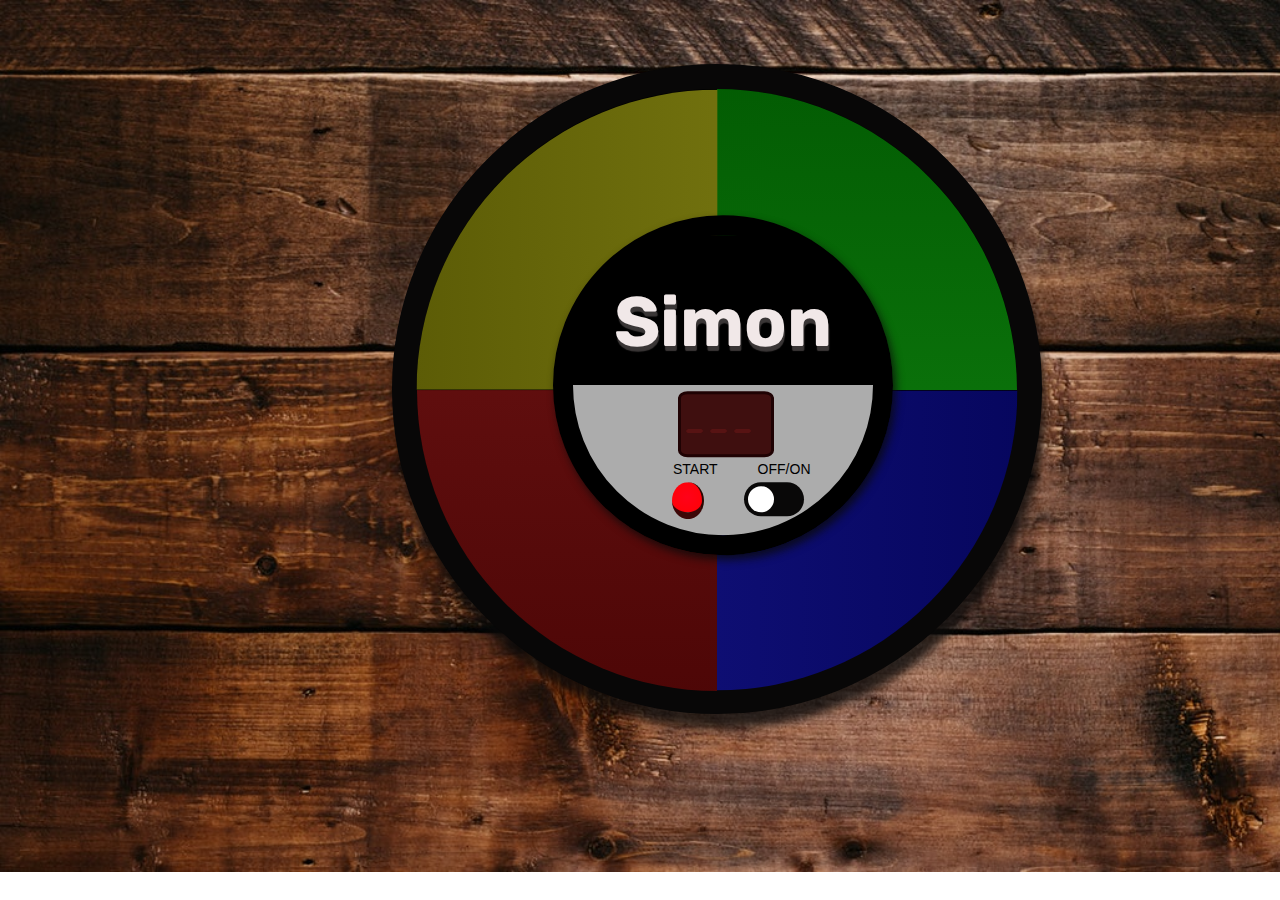
==== index.html @ 0a346884 "Removed audio sound from js" ====
<!DOCTYPE html>
<html lang="en">
<head>
    <meta charset="UTF-8">
    <meta name="viewport" content="width=device-width, initial-scale=1.0">
    <meta http-equiv="X-UA-Compatible" content="ie=edge">
    <link href="https://fonts.googleapis.com/css?family=Rubik:900" rel="stylesheet">
    <link href="fonts/DS-DIGII.TTF">
    <link rel="stylesheet" href="main.css">
    <title>Simon Says</title>
</head>
<body id="tableBody">        
        <img src="images/youwin.jpg" alt="congratulations" id="winner">
   
    <div class="gameConsoleContainer">
        <div class="tile green"></div>
        <div class="tile blue"></div>
        <div class="tile yellow"></div>
        <div class="tile red"></div>
        <div id="centerConsole">

            <div class="simonTitle">
                <h1 id="logo">Simon</h1>
            </div>
            <div class="display">
                <p id="level">---</p>
            </div>
            <div class="wordsContainer">
                <p class="words">START</p><p class="words">OFF/ON</p> 
            </div>
            <div class="buttonContainer">
            <div id="onButton"></div>
            <label class="switch">
                    <input type="checkbox">
                    <span class="slider round"></span>
            </label>
                  </div>
        
           <audio id="audioOn" src="audio/videoplayback.3gp"></audio>
           <audio id="playgreen" src='https://s3.amazonaws.com/freecodecamp/simonSound1.mp3'></audio>
           <audio id="playblue" src='https://s3.amazonaws.com/freecodecamp/simonSound2.mp3'></audio>
           <audio id="playyellow" src= 'https://s3.amazonaws.com/freecodecamp/simonSound3.mp3'></audio>
           <audio id="playred" src='https://s3.amazonaws.com/freecodecamp/simonSound4.mp3'></audio>
        </div>
    </div>
    
<audio src=""></audio>


   
    <script
    src="https://code.jquery.com/jquery-3.3.1.min.js"
    integrity="sha256-FgpCb/KJQlLNfOu91ta32o/NMZxltwRo8QtmkMRdAu8="
    crossorigin="anonymous"></script>
    <script src="app.js"></script>
    
</body>
</html>
---- main.css ----
@font-face {
    font-family: digital;
    src: url(fonts/DS-DIGII.TTF);
}



#tableBody{
    height: 800px;
    width: 100vw;
    background-repeat: no-repeat;
    background-size: cover;
    background-image: url(images/wood_table.jpeg);}

    .gameConsoleContainer{
        height: 600px;
        width:600px;
        background-color: black;
        margin-top: 5%;
        margin-left: 30%;
        border-radius: 50%;
        border: 25px solid #080707;
        box-shadow: 3px 15px 9px #0a0a0ac7;
        -webkit-border-radius: 50%;
        -moz-border-radius: 50%;
        -ms-border-radius: 50%;
        -o-border-radius: 50%;
}

#centerConsole{
    height:50%;
    width: 50%;
    /*background-color:rgb(250, 247, 250);
    *//*background-color: #acacac;
    */background: linear-gradient(to top, #acacac 50%, black 50%);
    transform:translateY(-317%) translateX(40%);
    border-radius: 50%;
    border: solid 20px black;
    box-shadow: 3px 5px 9px #0a0a0ac7;
    -webkit-border-radius: 50%;
    -moz-border-radius: 50%;
    -ms-border-radius: 50%;
    -o-border-radius: 50%;
    -webkit-transform:translateY(-317%) translateX(40%);
    -moz-transform:translateY(-317%) translateX(40%);
    -ms-transform:translateY(-317%) translateX(40%);
    -o-transform:translateY(-317%) translateX(40%);
}

.tile{
    height: 50%;
    padding-top:.15%;
    width:50%;
    background-image: linear-gradient(to top, rgba(50, 50, 50, 0.2), rgba(10, 10, 10, 0.3));
    z-index: 1;
}
.red{
    border-top-right-radius: 100%;
    background-color:rgb(107, 5, 5);
    transform: translateY(-200%)rotate(180deg);
    -webkit-transform: translateY(-200%)rotate(180deg);
    -moz-transform: translateY(-200%)rotate(180deg);
    -ms-transform: translateY(-200%)rotate(180deg);
    -o-transform: translateY(-200%)rotate(180deg);
}

.green{
    border-top-right-radius: 100%;
    background-color: green;
    transform: translate(100%);
    -webkit-transform: translate(100%);
    -moz-transform: translate(100%);
    -ms-transform: translate(100%);
    -o-transform: translate(100%);
}
.yellow{
    border-top-right-radius: 100%;
    background-color: rgb(128, 128, 5);
    transform: translateY(-200%)rotate(-90deg);
    -webkit-transform: translateY(-200%)rotate(-90deg);
    -moz-transform: translateY(-200%)rotate(-90deg);
    -ms-transform: translateY(-200%)rotate(-90deg);
    -o-transform: translateY(-200%)rotate(-90deg);
}
.blue{
    border-top-right-radius: 100%;
    background-color:rgb(5, 5, 131);
    z-index: 2;
    transform: translate(100%) rotate(90deg);
    -webkit-transform: translate(100%) rotate(90deg);
    -moz-transform: translate(100%) rotate(90deg);
    -ms-transform: translate(100%) rotate(90deg);
    -o-transform: translate(100%) rotate(90deg);
}

.onred{
    background-color:red;
}
.ongreen{
    background-color:#29d935;
}
.onyellow{
    background-color:yellow;
}
.onblue{
    background-color:blue;
}

#onButton{
    height:30px;
    width: 10%;
    background-image: radial-gradient( rgba(255, 2, 25, 1), rgb(255, 2, 5));
    border-bottom: solid 7px rgb(61, 7, 7);
    border-right: solid 2px rgb(43, 7, 2);
    border-radius: 50%;
    -webkit-border-radius: 50%;
    -moz-border-radius: 50%;
    -ms-border-radius: 50%;
    -o-border-radius: 50%;
    transform: translateX(30px);
    -webkit-transform: translateX(30px);
    -moz-transform: translateX(30px);
    -ms-transform: translateX(30px);
    -o-transform: translateX(30px);
}

#logo{
    font-family: 'Rubik', sans-serif;
    font-size:70px;
    color:#f1e8e8;
    text-shadow: 1px 5px 1px#3a3636;
}

.simonTitle{
    text-align: center;
}
.display{
    height:20%;
    width:30%;
    font-family: digital;
    border:solid rgb(31, 2, 3);
    background-color:rgb(63, 15, 15);
    margin-left:35%;
    border-radius: 10%;
    -webkit-border-radius: 10%;
    -moz-border-radius: 10%;
    -ms-border-radius: 10%;
    -o-border-radius: 10%;
    transform: translateY(-20px);
}
#level{
    color:rgb(87, 19, 19);
    font-size: 360%;
    transform: translateY(-50px);
    -webkit-transform: translateY(-50px);
    -moz-transform: translateY(-50px);
    -ms-transform: translateY(-50px);
    -o-transform: translateY(-50px);
}

.buttonContainer{
    display: flex;
    justify-content: space-evenly;
}


/* Rounded sliders */
.slider.round {
    border-radius: 34px;
  }
  
  .slider.round:before {
    border-radius: 50%;
  }

  .switch {
    position: relative;
    display: inline-block;
    width: 60px;
    height: 34px;
  }
  
  .switch input {display:none;}
  
  .slider {
    position: absolute;
    cursor: pointer;
    top: 0;
    left: 0;
    right: 0;
    bottom: 0;
    background-color: rgb(9, 8, 8);
    

    -webkit-transition: .4s;
    transition: .4s;
  }
  
  .slider:before {
    position: absolute;
    content: "";
    height: 26px;
    width: 26px;
    left: 4px;
    bottom: 4px;
    background-color: white;
    -webkit-transition: .4s;
    transition: .4s;
  }
  
  input:checked + .slider {
    background-color: rgb(8, 78, 1);
    
  }
  
  
  input:checked + .slider:before {
    -webkit-transform: translateX(26px);
    -ms-transform: translateX(26px);
    transform: translateX(26px);
  }

  .wordsContainer{
      display: flex;
      padding:0%;
      margin-bottom:-13%;
     
  }
  .words{
      font-family: 'Franklin Gothic Medium', 'Arial Narrow', Arial, sans-serif;
      font-size: 14px;
      margin-right:40px;
      transform: translateY(-30px)translate(100px)   ;
      -webkit-transform: translateY(-30px)translate(100px)   ;
      -moz-transform: translateY(-30px)translate(100px)   ;
      -ms-transform: translateY(-30px)translate(100px)   ;
      -o-transform: translateY(-30px)translate(100px)   ;
}

#winner{
    height:100%;
    width: 100%;
    /* margin-left: 50px; */
    padding: 0%;
    justify-content: center;
    align-content: center;
    z-index: 50;
    position: absolute;
    display: none;
}
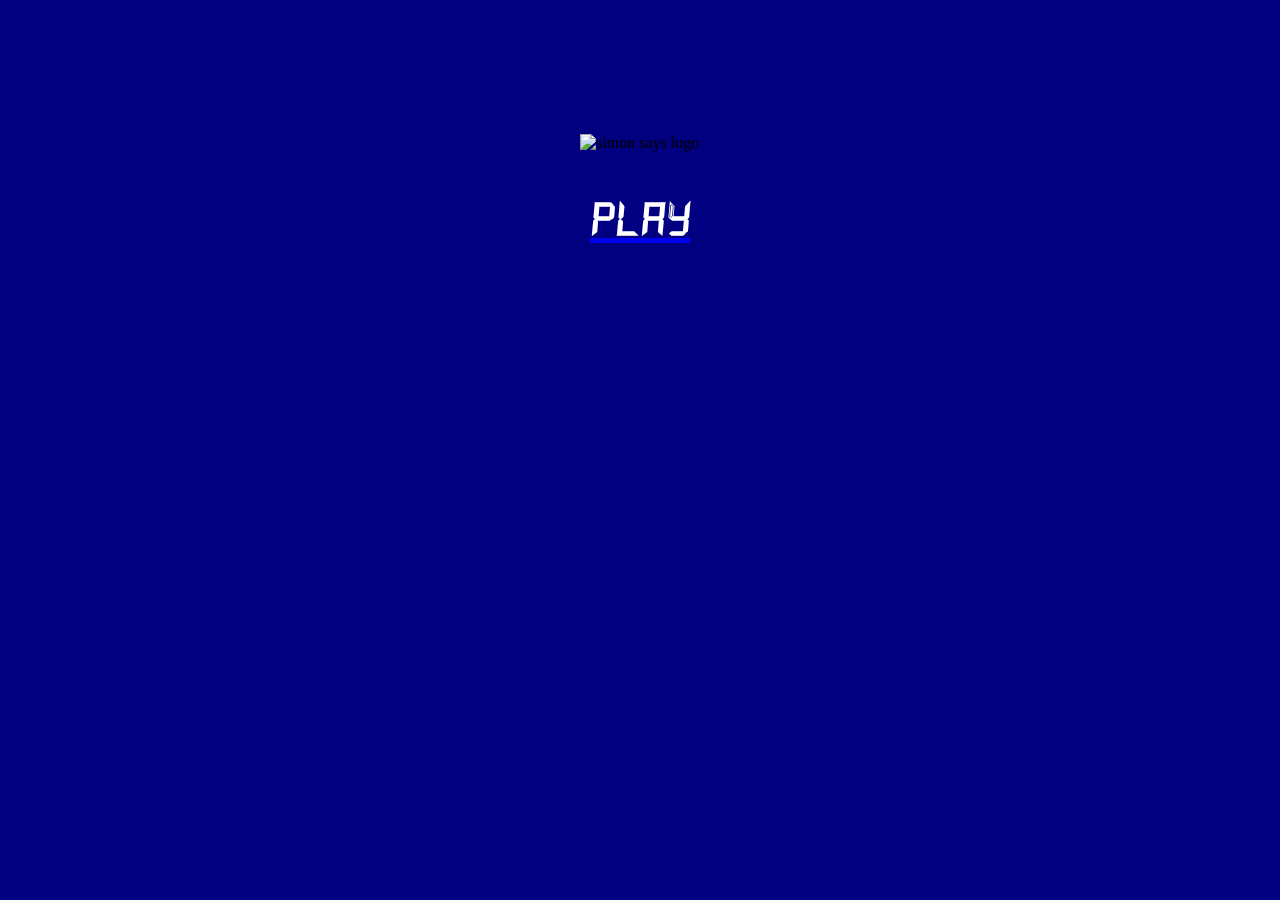
==== commit 53a93730: "Changed name of html pages" ====
--- a/index.html
+++ b/index.html
@@ -1,58 +1,32 @@
 <!DOCTYPE html>
 <html lang="en">
+
 <head>
     <meta charset="UTF-8">
     <meta name="viewport" content="width=device-width, initial-scale=1.0">
     <meta http-equiv="X-UA-Compatible" content="ie=edge">
     <link href="https://fonts.googleapis.com/css?family=Rubik:900" rel="stylesheet">
+    <link href="https://cdnjs.cloudflare.com/ajax/libs/sweetalert/2.1.2/sweetalert.min.js">
     <link href="fonts/DS-DIGII.TTF">
     <link rel="stylesheet" href="main.css">
-    <title>Simon Says</title>
+    <title>Landing Page</title>
 </head>
-<body id="tableBody">        
-        <img src="images/youwin.jpg" alt="congratulations" id="winner">
-   
-    <div class="gameConsoleContainer">
-        <div class="tile green"></div>
-        <div class="tile blue"></div>
-        <div class="tile yellow"></div>
-        <div class="tile red"></div>
-        <div id="centerConsole">
 
-            <div class="simonTitle">
-                <h1 id="logo">Simon</h1>
-            </div>
-            <div class="display">
-                <p id="level">---</p>
-            </div>
-            <div class="wordsContainer">
-                <p class="words">START</p><p class="words">OFF/ON</p> 
-            </div>
-            <div class="buttonContainer">
-            <div id="onButton"></div>
-            <label class="switch">
-                    <input type="checkbox">
-                    <span class="slider round"></span>
-            </label>
-                  </div>
-        
-           <audio id="audioOn" src="audio/videoplayback.3gp"></audio>
-           <audio id="playgreen" src='https://s3.amazonaws.com/freecodecamp/simonSound1.mp3'></audio>
-           <audio id="playblue" src='https://s3.amazonaws.com/freecodecamp/simonSound2.mp3'></audio>
-           <audio id="playyellow" src= 'https://s3.amazonaws.com/freecodecamp/simonSound3.mp3'></audio>
-           <audio id="playred" src='https://s3.amazonaws.com/freecodecamp/simonSound4.mp3'></audio>
+<body id="landing_page">
+    <div class="landing-container">
+        <div class="landing-game-title">
+            <img src='http://i61.tinypic.com/vhcfly.png' alt="simon says logo">
         </div>
+        <a href="./index.html"><h2 id="play-game">Play</h2></a>
+        <!-- <div class="instruction">
+                <h3>Need Instructions?</h3>
+                <p id="hidden-instructions">Do what SimonSays: You must match Simon's sequence to <strong>Advance</strong> to the next level. 
+                    Make it to Level 20 to Win the Game. Can you beat Simon?
+                            Turn Game on and Press Start</p>
+            </div> -->
     </div>
-    
-<audio src=""></audio>
 
 
-   
-    <script
-    src="https://code.jquery.com/jquery-3.3.1.min.js"
-    integrity="sha256-FgpCb/KJQlLNfOu91ta32o/NMZxltwRo8QtmkMRdAu8="
-    crossorigin="anonymous"></script>
-    <script src="app.js"></script>
-    
 </body>
+
 </html>--- a/main.css
+++ b/main.css
@@ -3,10 +3,43 @@
     src: url(fonts/DS-DIGII.TTF);
 }
 
-
+#landing_page{
+    background-color:navy;
+}
+.landing-container{
+    padding: 10%;
+    margin:0%;
+    display: flex; 
+    align-items: center;
+    justify-content: center;
+    flex-direction: column
+}
+#play-game{
+    font-family:digital;
+    color: white;
+    font-size: 50px;
+    animation: pulse ;
+    -webkit-animation: grow 2.5s infinite;
+}
+#play-game:hover{
+    color:red;
+}
+
+
+
+@keyframes grow{
+ 50%{
+    transform: translate(0, 10px)     ;
+    font-size:70px;
+    -webkit-transform: translate(0, 10px)     ;
+    -moz-transform: translate(0, 10px)     ;
+    -ms-transform: translate(0, 10px)     ;
+    -o-transform: translate(0, 10px)     ;
+}
+  }
 
 #tableBody{
-    height: 800px;
+    height: 700px;
     width: 100vw;
     background-repeat: no-repeat;
     background-size: cover;
@@ -17,7 +50,7 @@
         width:600px;
         background-color: black;
         margin-top: 5%;
-        margin-left: 30%;
+        margin-left: 25%;
         border-radius: 50%;
         border: 25px solid #080707;
         box-shadow: 3px 15px 9px #0a0a0ac7;
@@ -25,6 +58,14 @@
         -moz-border-radius: 50%;
         -ms-border-radius: 50%;
         -o-border-radius: 50%;
+}
+.instructions{
+    height:20%;
+    width:25%;
+    background-color:rgba(255, 255, 255, 0.434);
+    border:solid 5px black;
+    font-size:20px;
+    display: flex
 }
 
 #centerConsole{
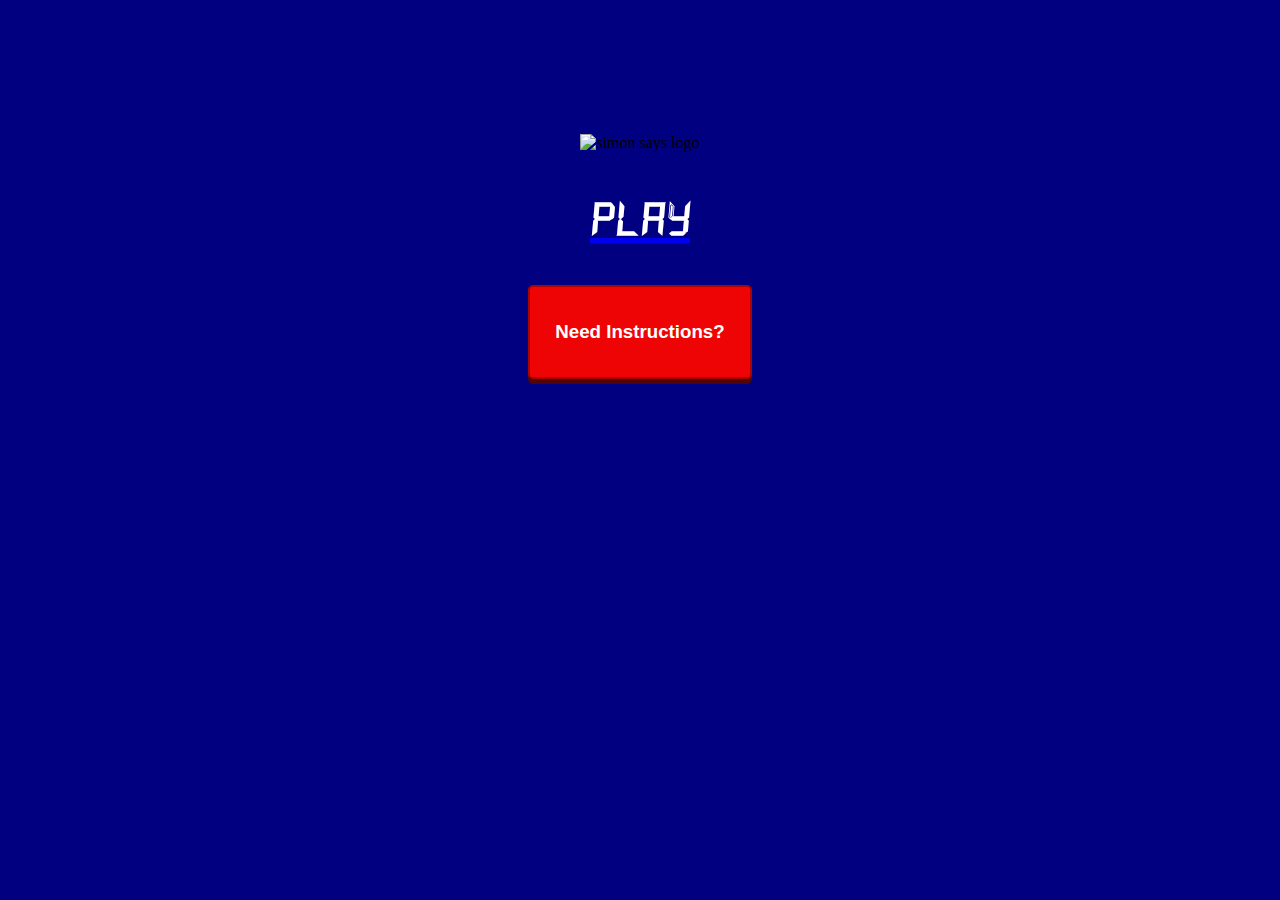
==== commit d48ba217: "Added instructions to index page" ====
--- a/index.html
+++ b/index.html
@@ -17,13 +17,13 @@
         <div class="landing-game-title">
             <img src='http://i61.tinypic.com/vhcfly.png' alt="simon says logo">
         </div>
-        <a href="./index.html"><h2 id="play-game">Play</h2></a>
-        <!-- <div class="instruction">
+        <a href="./game.html"><h2 id="play-game">Play</h2></a>
+        <div class="instruction">
                 <h3>Need Instructions?</h3>
                 <p id="hidden-instructions">Do what SimonSays: You must match Simon's sequence to <strong>Advance</strong> to the next level. 
                     Make it to Level 20 to Win the Game. Can you beat Simon?
                             Turn Game on and Press Start</p>
-            </div> -->
+            </div>
     </div>
 
 
--- a/main.css
+++ b/main.css
@@ -25,7 +25,36 @@
     color:red;
 }
 
-
+#hidden-instructions{
+    display: none;
+    color: white;
+    height:50px;
+    width:300px;
+    
+}
+
+.instruction{
+    font-family: 'Gill Sans', 'Gill Sans MT', Calibri, 'Trebuchet MS', sans-serif;
+    color:white;
+    text-align: center;
+    background-color: #ee0404;
+    border:solid 2px rgb(168, 4, 4);
+    border-radius: 5px;
+    -webkit-border-radius: 5px;
+    -moz-border-radius: 5px;
+    -ms-border-radius: 5px;
+    -o-border-radius: 5px;
+    padding:15px 25px;
+    position: relative;
+    box-shadow: 0px 5px 0px 0px #500404
+}
+
+.instruction:hover #hidden-instructions{
+    display: inline-block;
+    text-align: center;
+    
+
+}
 
 @keyframes grow{
  50%{
